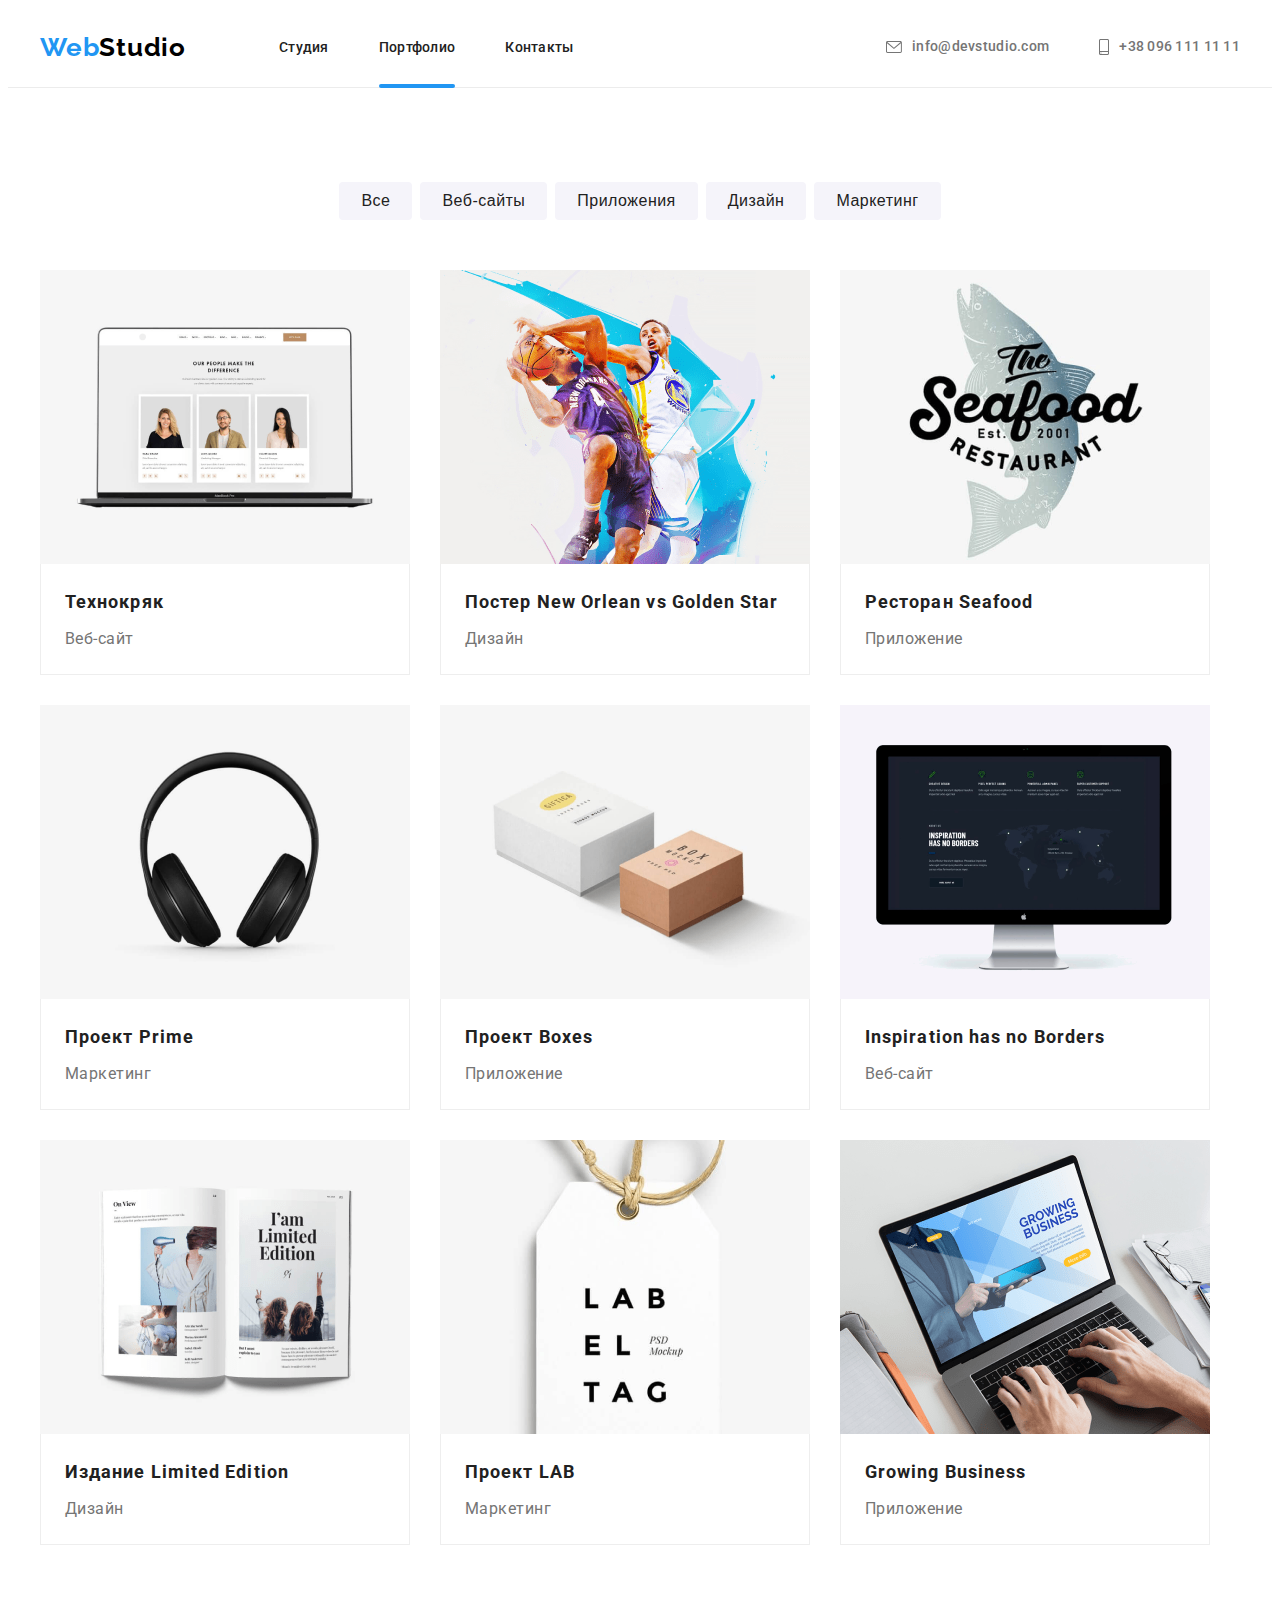
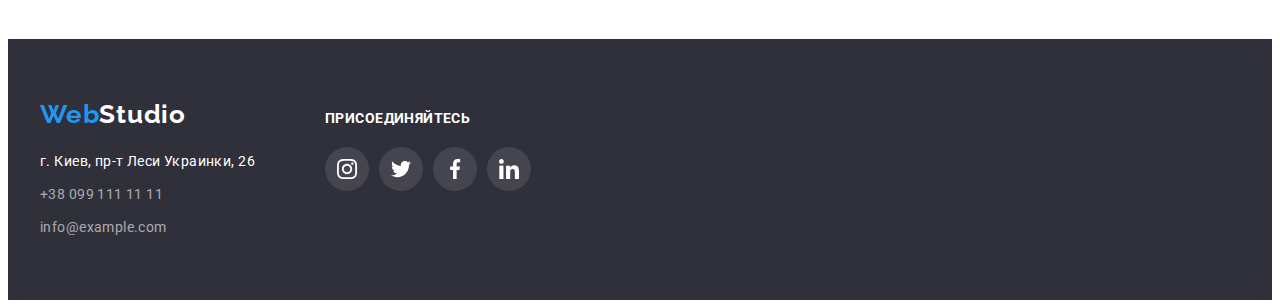
==== portfolio.html @ 1e9f5664 "goit-markup-hw-06" ====
<!DOCTYPE html>
<html lang="ru">
<head>
    <meta charset="UTF-8">
    <meta http-equiv="X-UA-Compatible" content="IE=edge">
    <meta name="viewport" content="width=device-width, initial-scale=1.0">
    <title>Портфолио</title>
    <link rel="preconnect" href="https://fonts.googleapis.com">
    <link rel="preconnect" href="https://fonts.gstatic.com" crossorigin>
    <link href="https://fonts.googleapis.com/css2?family=Raleway:wght@700&family=Roboto:wght@400;500;700;900&display=swap" rel="stylesheet">
    <link rel="stylesheet" href="https://cdnjs.cloudflare.com/ajax/libs/modern-normalize/1.1.0/modern-normalize.min.css" integrity="sha512-wpPYUAdjBVSE4KJnH1VR1HeZfpl1ub8YT/NKx4PuQ5NmX2tKuGu6U/JRp5y+Y8XG2tV+wKQpNHVUX03MfMFn9Q==" crossorigin="anonymous" referrerpolicy="no-referrer" />
    <link rel="stylesheet" href="./css/styles.css">
</head>
<body>
  <header class="page-header">
    <div class="container page-header-container">
        <nav class="page-nav">
            <a class="logo link" href=""><span class="logo-first">Web</span><span class="logo-second">Studio</span> </a>
            <ul class="menu list">
                <li class="menu-item"><a class="menu-link link" href="./index.html">Студия</a></li>
                <li class="menu-item"><a class="menu-link link main-page" href="./portfolio.html">Портфолио</a></li>
                <li class="menu-item"><a class="menu-link link" href="">Контакты</a></li>
            </ul>
        </nav>
        <ul class="contacts list">
          <li class="mail-link"><a class="header-contact link mail" href="mailto:info@devstudio.com"> <svg class="mail_svg"> <use href="./img/icons.svg#icon-envelope"> </use></svg>info@devstudio.com</a></li>
          <li class="phone-link"><a class="header-contact link phone" href="tel:+380961111111"> <svg class="phone_svg"> <use href="./img/icons.svg#icon-smartphone"> </use></svg>+38 096 111 11 11</a></li>
      </ul>   
    </div>   
</header>
<main>
        <!-- OUR WORKS -->
    <section class="section">
      <div class="container">
        <h1 class="hidden-title">Наши работы</h1>
        <ul class="works-list list"> 
            <li class="works-item"><button class="works-links" type="button">Все</button></li>
            <li class="works-item"><button class="works-links" type="button">Веб-сайты</button></li>
            <li class="works-item"><button class="works-links" type="button">Приложения</button></li>
            <li class="works-item"><button class="works-links" type="button">Дизайн</button></li>
            <li class="works-item"><button class="works-links" type="button">Маркетинг</button></li>
        </ul>
        <ul class="list work-pic">
        <li class="work-img">
          <a class="work-img-link link" href="">
            <div class="work-img-wrapper">
              <img src="./img/our-works/techo-min.png" alt="Изображение выполенной работы" width="370" height="294">
              <p class="work-img-descriprion-overlay">Ресурс предлагает комплексные предложения с разным уровнем функционала и сервисов. Все это позволит посетителю получить исчерпывающие сведения о компании или частном лице.</p>
            </div>
            <div class="img-wrap">
              <h2 class="work-name">Технокряк</h2>
              <p class="work-descriptions">Веб-сайт</p>
            </div>
          </a>
        </li>

        <li class="work-img">
          <a href="" class="work-img-link link">
            <div class="work-img-wrapper">
              <img src="./img/our-works/poster-min.png" alt="Изображение выполенной работы" width="370" height="294">
              <p class="work-img-descriprion-overlay">Ресурс предлагает комплексные предложения с разным уровнем функционала и сервисов. Все это позволит посетителю получить исчерпывающие сведения о компании или частном лице.</p>
            </div>
          <div class="img-wrap">
          <h2 class="work-name">Постер <span lang="en">New Orlean vs Golden Star</span></h2>
          <p class="work-descriptions">Дизайн</p>
          </div>  
          </a>
        </li>

        <li class="work-img">
          <a href="" class="work-img-link link">
           <div class="work-img-wrapper">
            <img src="./img/our-works/restoran-min.png" alt="Изображение выполенной работы" width="370" height="294">
            <p class="work-img-descriprion-overlay">Ресурс предлагает комплексные предложения с разным уровнем функционала и сервисов. Все это позволит посетителю получить исчерпывающие сведения о компании или частном лице.</p>
           </div>
          <div class="img-wrap">
          <h2 class="work-name">Ресторан <span lang="en">Seafood</span></h2>
          <p class="work-descriptions">Приложение</p>
          </div>      
          </a>
        </li>

        <li class="work-img">
          <a href="" class="link work-img-link">
          <div class="work-img-wrapper">
            <img src="./img/our-works/prime-project-min.png" alt="Изображение выполенной работы" width="370" height="294">
            <p class="work-img-descriprion-overlay">Ресурс предлагает комплексные предложения с разным уровнем функционала и сервисов. Все это позволит посетителю получить исчерпывающие сведения о компании или частном лице.</p>
          </div>
          <div class="img-wrap">
            <h2 class="work-name">Проект <span lang="en">Prime</span></h2>
            <p class="work-descriptions">Маркетинг</p>
          </div>            
          </a>
        </li>

        <li class="work-img">
          <a href="" class="work-img-link link">
            <div class="work-img-wrapper">
              <img src="./img/our-works/boxes-project-min.png" alt="Изображение выполенной работы" width="370" height="294">
              <p class="work-img-descriprion-overlay">Ресурс предлагает комплексные предложения с разным уровнем функционала и сервисов. Все это позволит посетителю получить исчерпывающие сведения о компании или частном лице.</p>
            </div>
          <div class="img-wrap">
            <h2 class="work-name">Проект <span lang="en">Boxes</span></h2>
            <p class="work-descriptions">Приложение</p>
          </div>  
          </a>
        </li>

        <li class="work-img">
          <a href="" class="work-img-link link">
            <div class="work-img-wrapper">
              <img src="./img/our-works/insipration-min.png" alt="Изображение выполенной работы" width="370" height="294">
              <p class="work-img-descriprion-overlay">Ресурс предлагает комплексные предложения с разным уровнем функционала и сервисов. Все это позволит посетителю получить исчерпывающие сведения о компании или частном лице.</p>
            </div>
          <div class="img-wrap">
            <h2 class="work-name" lang="en">Inspiration has no Borders</h2>
            <p class="work-descriptions">Веб-сайт</p>
          </div>   
          </a>
        </li>

        <li class="work-img">
          <a href="" class="work-img-link link">
            <div class="work-img-wrapper">
              <img src="./img/our-works/limited-edit-min.png" alt="Изображение выполенной работы" width="370" height="294">
              <p class="work-img-descriprion-overlay">Ресурс предлагает комплексные предложения с разным уровнем функционала и сервисов. Все это позволит посетителю получить исчерпывающие сведения о компании или частном лице.</p>
            </div>
          <div class="img-wrap">
            <h2 class="work-name">Издание <span lang="en">Limited Edition</span></h2>
            <p class="work-descriptions">Дизайн</p>
          </div>  
          </a>
        </li>

        <li class="work-img">
          <a href="" class="work-img-link link">
            <div class="work-img-wrapper">
              <img src="./img/our-works/lab-min.png" alt="Изображение выполенной работы" width="370" height="294">
              <p class="work-img-descriprion-overlay">Ресурс предлагает комплексные предложения с разным уровнем функционала и сервисов. Все это позволит посетителю получить исчерпывающие сведения о компании или частном лице.</p>   
            </div>
          <div class="img-wrap">
            <h2 class="work-name">Проект <span lang="en">LAB</span></h2>
            <p class="work-descriptions">Маркетинг</p>
          </div>  
          </a>
        </li>

        <li class="work-img">
          <a href="" class="work-img-link link">
            <div class="work-img-wrapper">
              <img src="./img/our-works/grow-biz-min.png" alt="Изображение выполенной работы" width="370" height="294">
              <p class="work-img-descriprion-overlay">Ресурс предлагает комплексные предложения с разным уровнем функционала и сервисов. Все это позволит посетителю получить исчерпывающие сведения о компании или частном лице.</p>
            </div>
          <div class="img-wrap">
            <h2 class="work-name" lang="en">Growing Business</h2>
            <p class="work-descriptions">Приложение</p>
          </div>  
          </a>
        </li>
       </ul>
      </div>
     </section>
</main>
<footer class="footer">
  <div class="container footer-size"> 
      <div class="footer-left-side"> 
       <a class="link fii" href=""> <span class="logo-first">Web</span><span class="logo-second logo-background-dark">Studio</span> </a>
       <address>
          <ul class="footer-info list">
            <li class="footer-li">
              <a class="footer-address link" href="https://goo.gl/maps/US6K8y8bepEvWujB8" target="_blank"  rel="noopener noreferrer" >г. Киев, пр-т Леси Украинки, 26</a>
            </li>
            <li class="footer-li">
              <a class="footer-contact link" href="tel:+380991111111">+38 099 111 11 11</a>
            </li>
            <li class="footer-li">
              <a class="footer-contact link" href="mailto:info@example.com">info@example.com</a>
            </li>
          </ul>
        </address>
      </div>
      <div class="fotter-right-side">
          <p class="fotter-right-side-p">ПРИСОЕДИНЯЙТЕСЬ</p>
          <ul class="fotter-list list">
              <li class="fotter-social-item"> 
                 <a href="" class="footer-social-list-link">
                 <svg class="fotter-social-list-icon" width="20" height="20" >
                  <use href="./img/icons.svg#icon-instagram"></use></svg> </a></li>
              
              <li class="fotter-social-item">
                  <a href="" class="footer-social-list-link">
                  <svg class="fotter-social-list-icon" width="20" height="20" >
                   <use href="./img/icons.svg#icon-twitter"></use></svg> </a></li></li>

              <li class="fotter-social-item">
                  <a href="" class="footer-social-list-link">
                  <svg class="fotter-social-list-icon" width="20" height="20" >
                   <use href="./img/icons.svg#icon-facebook"></use></svg> </a></li></li>

              <li class="fotter-social-item">
                  <a href="" class="footer-social-list-link">
                  <svg class="fotter-social-list-icon" width="20" height="20" >
                   <use href="./img/icons.svg#icon-linkedin"></use></svg> </a></li></li>
          </ul>
      </div>
  </div>
 
</footer>
</body>
</html>
---- css/styles.css ----
:root {
    --main-font: 'Roboto', sans-serif;
    --secondary-font: 'Raleway', sans-serif;
    --colour-black: #000000;
    --colour-white: #FFFFFF;
    --colour-main: #212121;
    --colour-contacts: #757575;
    --accent-colour:#2196F3;
    --background-colour: #F5F4FA;
}

h1,
h2,
h3,
h4,
h5,
h6,
p {
  margin-top: 0;
  margin-bottom: 0;
}

ul,ol {
  margin-top: 0;
  margin-bottom: 0;
  padding-left: 0;
}

.list {list-style: none;}
.link {text-decoration: none;}

body {font-family: var(--main-font);
    font-size: 14px;
}


.container {
    width: 1200px;
    margin-left: auto;
    margin-right: auto;
    padding-left: 15px;
    padding-right: 15px;
}

img {display: block;
    max-width: 100%; 
    height: auto;}


/* --------------------------- HEADER */

.page-header {
    border-bottom: 1px solid #ECECEC;
}

.page-header-container {
    display: flex;
    align-items: center;
    border-top: none;
    border-left: none;
    border-right: none;
    padding-top: 24px;
    padding-bottom: 24px;
}

.page-nav 
{display: flex;
align-items: center;}

.menu {
display: flex;
}

.menu-item:not(:last-child) {
    margin-right: 50px;
}
.menu-item {
    position: relative;
}
.contacts {
 display: flex;  margin-left: auto; }

.mail-link {margin-right:50px;}


.logo {
   margin-right: 93px;
}
.logo-first {
font-family: var(--secondary-font);
font-weight: 700;
font-size: 26px;
line-height: 1.19;
letter-spacing: 0.03em;
color:var(--accent-colour);
}

.logo-second {
font-family: var(--secondary-font);
font-weight: 700;
font-size: 26px;
line-height: 1.19;
letter-spacing: 0.03em;
color: var(--colour-black);
}

.menu-link {
font-weight: 500;
line-height: 1.14;
letter-spacing: 0.02em;
color: var(--colour-main);
transition: color 250ms cubic-bezier(0.4, 0, 0.2, 1);
}

.main-page::after {
    position: absolute;
    display: block;
    content:"";
    width: 100%;
    height: 4px;
    background: #2196F3;
    border-radius: 2px;
    left: 0;
    bottom: -32px;
}

.menu-link:hover,
.menu-link:focus {color:var(--accent-colour);}


.header-contact {
font-weight: 500;
line-height: 1.14;
letter-spacing: 0.02em;
color: var(--colour-contacts);
display: flex;
justify-content: center;
align-items: center;
fill: var(--colour-contacts);
transition: color 250ms cubic-bezier(0.4, 0, 0.2, 1), fill 250ms cubic-bezier(0.4, 0, 0.2, 1);
}

.phone_svg {
    width: 10px;
    height: 16px;
    margin-right: 10px;
}

.mail_svg {
    width: 16px;
    height: 12px;
    margin-right: 10px;
}

.header-contact:hover,
.header-contact:focus {
    fill: var(--accent-colour);
    color:var(--accent-colour);}

/* --------------------------- /HEADER */

/* --------------------------- HERO  */
.hero {
    background-color:  #C4C4C4;
    background-image: linear-gradient(rgba(47, 48, 58, 0.4), rgba(47, 48, 58, 0.4)), url(../img/hero_bg/bg-min.jpg);
    background-size: cover;
    padding-top: 200px;
    padding-bottom: 200px;
    background-position: center;
    background-repeat: no-repeat;
    max-width: 1600px;
    margin-left: auto;
    margin-right: auto;
}
 
.hero-container {
    text-align: center;
    justify-content: center
}
.hero-title {
font-weight: 900;
font-size: 44px;
line-height: 1.36;
letter-spacing: 0.06em;
text-transform: uppercase;
color: var(--colour-white);
margin-bottom: 30px;
width: 696px;
margin-left: auto;
margin-right: auto;
}

.modal-btn {
min-width: 200px;
padding: 10px 32px;
background-color:var(--accent-colour);
color:var(--colour-white);
font-weight: 700;
font-size: 16px;
line-height: 1.88;
letter-spacing: 0.06em;
cursor: pointer;
box-shadow: 0px 4px 4px rgba(0, 0, 0, 0.15);
border-radius: 4px;
border-width: 0px;
}
/* --------------------------- /HERO */

/* --------------------------- ADVANTAGES  */

.advantages-list { 
display: flex;
flex-wrap: wrap;
margin-left: -30px;
margin-top: -30px;

}

.advantages-card {
    flex-basis: calc((100% - 120px) / 4);
    margin-left: 30px;
    margin-top: 30px;
}

.hidden-title  {  
position: absolute; 
width: 1px; 
height: 1px; 
margin: -1px; 
border: 0; 
padding: 0; 
white-space: nowrap; 
clip-path: inset(100%); 
clip: rect(0 0 0 0); 
overflow: hidden; 
}

.advantages-title {
font-weight: 700;
font-size: 14px;
line-height: 16px;
letter-spacing: 0.03em;
text-transform: uppercase;
color: var(--colour-main);
margin-bottom: 10px;
}

.advantages-descriptions {
line-height: 1.71;
letter-spacing: 0.03em;
color: var(--colour-contacts);
}


.advantages-icon-item 
{display: flex; 
justify-content: center;
align-items: center;
width: 270px;
height: 120px;
background: #F5F4FA;
border-radius: 4px;
margin-bottom: 30px;}

/* --------------------------- /ADVANTAGES  */

/* --------------------------- ABOUT US  */
.about-us {
    padding-top: 0px;
    padding-bottom: 94px;
}

.about-us-list {
     display: flex;
    flex-wrap: wrap;
margin-left: -30px;
margin-top: -30px;
}

.about-us-card {
    flex-basis: calc((100% - 90px) / 3);
    margin-left: 30px;
    margin-top: 30px;
}
.about-us-img-wrapper {
    position: relative;
}

.about-us-item-overlay {
position: absolute;
bottom: 0px;
left: 0px;
width: 100%;
height: 70px;
display: flex;
justify-content: center;
align-items: center;
font-weight: 700;
font-size: 14px;
line-height: 1.14;
text-align: center;
letter-spacing: 0.03em;
text-transform: uppercase;
color: #FFFFFF;
background: rgba(47, 48, 58, 0.8);
}

/* --------------------------- /ABOUT US  */

/* --------------------------- OUR TEAM  */
.our-team-list {
    display: flex;
    flex-wrap: wrap;
margin-left: -30px;
margin-top: -30px;
}

.our-team {
    background-color: var(--background-colour);
}

.our-team-item-li {
    background-color: var(--colour-white);
    flex-basis: calc((100% - 120px) / 4);
    margin-left: 30px;
    margin-top: 30px;
    box-shadow: 0px 1px 3px rgba(0, 0, 0, 0.12), 0px 1px 1px rgba(0, 0, 0, 0.14), 0px 2px 1px rgba(0, 0, 0, 0.2);
border-radius: 0px 0px 4px 4px;
}

.our-team-member-name {
font-weight: 500;
font-size: 16px;
line-height: 1.19;
text-align: center;
letter-spacing: 0.03em;
color:var(--colour-main);
margin-bottom: 10px;
}

.our-team-member-position {
font-size: 16px;
line-height: 1.19;
text-align: center;
letter-spacing: 0.03em;
color:var(--colour-contacts);
margin-bottom: 16px;}

.team-employees-wrap {
    padding-top: 30px;
    padding-bottom: 30px;
}

.social-list {
    display: flex;
    justify-content: center;
}

.social-list-link {
    display: flex;
    justify-content: center;
    align-items: center;
    width: 44px;
    height: 44px;
    border-radius: 50%;
    background-color: transparent;
    transition: background-color 250ms cubic-bezier(0.4, 0, 0.2, 1);
}

.social-list-link:hover,
.social-list-link:focus {
    background-color: var(--accent-colour);
}

.social-list-link:hover .social-list-icon,
.social-list-link:focus .social-list-icon {
    fill: #FFFFFF;
}

.social-list-icon {fill:#AFB1B8;
transition:fill 250ms cubic-bezier(0.4, 0, 0.2, 1);

}

.social-list-item:not(:last-child) {
    margin-right: 10px;
}

/* --------------------------- /OUR TEAM  */

/* --------------------------- REGULAR CLIENT */

.regular-client-list {
display: flex;
}

.regular-client-item:not(:last-child) {
    margin-right: 30px;
}

.regular-client-link {
border: 1px solid #AFB1B8;
border-radius: 4px;
width: 170px;
height: 92px;
display: flex;
justify-content: center;
align-items: center;
transition: border-color 250ms cubic-bezier(0.4, 0, 0.2, 1);
}

.regular-client-icon {
fill:#AFB1B8;
transition: fill 250ms cubic-bezier(0.4, 0, 0.2, 1);
}

.regular-client-link:hover .regular-client-icon,
.regular-client-link:focus .regular-client-icon {
    fill: var(--accent-colour);
}

.regular-client-link:hover,
.regular-client-link:focus {
    border-color:var(--accent-colour);
}
/* --------------------------- /REGULAR CLIENT */


/* -------------------- FILTER BTNS  */

.works-list {
display: flex;
margin-bottom: 50px;
justify-content: center
}

.works-item:not(:last-child) {
    margin-right: 8px;}

.works-links { 
font-weight: 500;
font-size: 16px;
line-height: 1.62;
text-align: center;
letter-spacing: 0.03em;
color:var(--colour-main);
background: #F5F4FA;
border-radius: 4px;   
border: 0px;
padding: 6px 22px;
transition: background 250ms cubic-bezier(0.4, 0, 0.2, 1), 
color 250ms cubic-bezier(0.4, 0, 0.2, 1), 
box-shadow 250ms cubic-bezier(0.4, 0, 0.2, 1), 
border-radius 250ms cubic-bezier(0.4, 0, 0.2, 1);
}

.works-item {
font-weight: 500;
font-size: 16px;
line-height: 1.62;
text-align: center;
letter-spacing: 0.03em;
border-radius: 4px;
}

.works-links:hover, 
.works-links:focus 
{background:var(--accent-colour);
color: white;
cursor:pointer;
box-shadow: 0px 3px 1px rgba(0, 0, 0, 0.1), 0px 1px 2px rgba(0, 0, 0, 0.08), 0px 2px 2px rgba(0, 0, 0, 0.12);
border-radius: 4px;
}

/* -------------------- /FILTER BTNS */

/* -------------------- PORTFOLIO WORKS */

.work-img-wrapper {
    position: relative;
    overflow: hidden;

}

.work-img-descriprion-overlay {
    position: absolute;
    top: 0;
    left: 0;
    width: 100%;
    height: 100%;
    background: rgba(33, 150, 243, 0.9);
    font-weight: 400;
    font-size: 18px;
    line-height: 1.56;
    letter-spacing: 0.03em;
    color: #FFFFFF;
    padding: 63px 24px;
    overflow: auto;

    transform: translateY(100%);
    transition: transform 250ms cubic-bezier(0.4, 0, 0.2, 1);
}

.work-img-link:hover .work-img-descriprion-overlay, 
.work-img-link:focus .work-img-descriprion-overlay {
    transform: translateY(0%);
}

.work-pic {
    display: flex;
    flex-wrap: wrap;
    margin-left: -30px;
    margin-top: -30px;
}

.work-img {
    flex-basis: calc((100% - 90 px) / 3 );
    width: 370px;
    margin-left: 30px;
    margin-top: 30px;
}

.work-img-link {
    display: block;
    transition: box-shadow 250ms cubic-bezier(0.4, 0, 0.2, 1);
}

.work-img-link:hover,
.work-img-link:focus {
    box-shadow: 0px 1px 1px rgba(0, 0, 0, 0.12), 0px 4px 4px rgba(0, 0, 0, 0.06), 1px 4px 6px rgba(0, 0, 0, 0.16);
}

.work-name {
color: var(--colour-main);
font-weight: 700;
font-size: 18px;
line-height: 2;
letter-spacing: 0.06em;
margin-bottom: 4px;}

.work-descriptions {
font-size: 16px;
line-height: 1.88;
letter-spacing: 0.03em;
color: var(--colour-contacts);}

.img-wrap { 
    padding: 20px 24px;
    background: #FFFFFF;
    border: 1px solid #EEEEEE;
    border-top: none;
   }

/* -------------------- /PORTFOLIO WORKS*/

/* --------------------------- FOOTER  */

.footer {background-color: #2F303A;
    padding-top: 60px;
    padding-bottom: 60px;
}

.footer-address {
font-style: normal;
line-height: 1.71;
letter-spacing: 0.03em;
color: var(--colour-white);
}

.footer-li:not(:last-child) {margin-bottom: 9px;}

.footer-contact {
line-height: 1.71;
font-style: normal;
letter-spacing: 0.03em;
color: rgba(255, 255, 255, 0.6);
}

.footer-info {margin-top: 20px;}

.footer-size {
    display: flex;
    align-items: baseline;
}
.footer-left-side {margin-right: 70px;
    }

.fotter-right-side {
    
   }
.fotter-list {display: flex;
    justify-content: center;}

.fotter-social-item:not(:last-child) 
{margin-right: 10px;}


.footer-social-list-link {display: flex;
    justify-content: center;
    align-items: center;
    width: 44px;
    height: 44px;
    border-radius: 50%;
    background-color: rgba(255, 255, 255, 0.1);
    transition: background-color 250ms cubic-bezier(0.4, 0, 0.2, 1);
     } 
.footer-social-list-link:hover,
.footer-social-list-link:focus {
    background-color: var(--accent-colour);
}

.fotter-social-list-icon {
    fill: #FFFFFF;
    }
     
.fotter-right-side-p {
font-weight: 700;
font-size: 14px;
line-height: 1.14;
letter-spacing: 0.03em;
text-transform: uppercase;
color: #FFFFFF;
margin-bottom: 20px;
}

/* --------------------------- /FOOTER  */

/* --------------------------- COMPONENTS  */
.section {
    padding-top: 94px;
    padding-bottom: 94px;
}

.section-descriprion {
font-weight: 700;
font-size: 36px;
line-height: 1.17;
text-align: center;
letter-spacing: 0.03em;
color: #212121; 
margin-bottom: 50px;
}
    
.logo-background-dark {color: var(--colour-white);}
.logo-background-white {color:var(--colour-black);}
    
/* --------------------------- /COMPONENTS  */

/* --------------------------- BACKDROP  */
.backdrop {
    position: fixed;
    top: 0;
    left: 0;
    width: 100%;
    height: 100%;
    background: rgba(0, 0, 0, 0.2);

    opacity: 1;
    transition: opacity 250ms cubic-bezier(0.4, 0, 0.2, 1), visibility 250ms cubic-bezier(0.4, 0, 0.2, 1); }

.backdrop.is-hidden {
    opacity: 0;
    visibility: hidden;
    pointer-events: none;
}

.backdrop.is-hidden .modal {
    transform: translate(-50%, -50%) scale(1.1);
    opacity: 0;
}

.modal {
    position: absolute;
    top: 50%;
    left: 50%;

    width: 528px;
    height: 581px;
    background: white;
    transform: translate(-50%, -50%) scale(1);
    opacity: 1;
    transition: transform 250ms cubic-bezier(0.4, 0, 0.2, 1), opacity 250ms cubic-bezier(0.4, 0, 0.2, 1);
}

.modal-close-button { 
    position: absolute;
    top: 8px;
    right: 8px;
    display: flex;
    justify-content: center;
    align-items: center;
    width: 30px;
    height: 30px;
    border-radius: 50%;
    background-color: transparent;
    padding: 0;
    border: 1px solid rgba(0, 0, 0, 0.1);
    cursor: pointer;
}
/* --------------------------- /BACKDROP  */
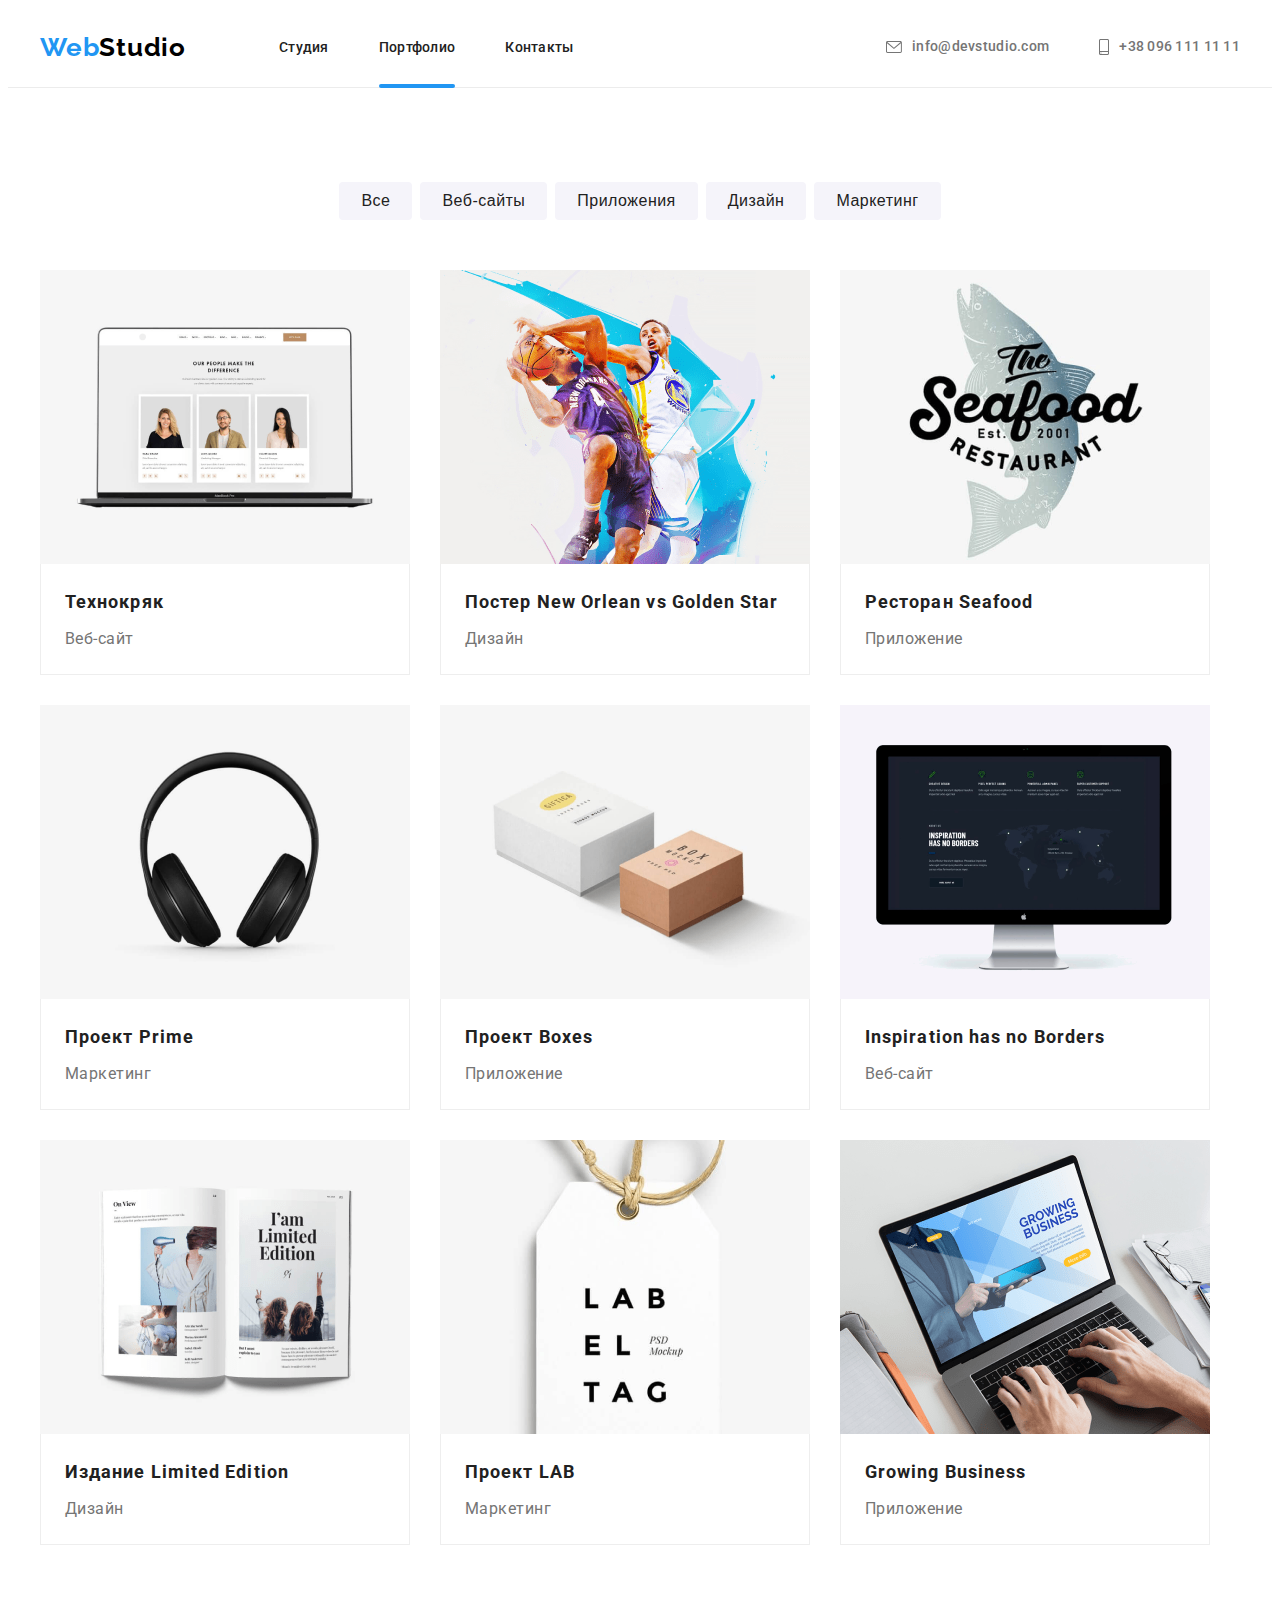
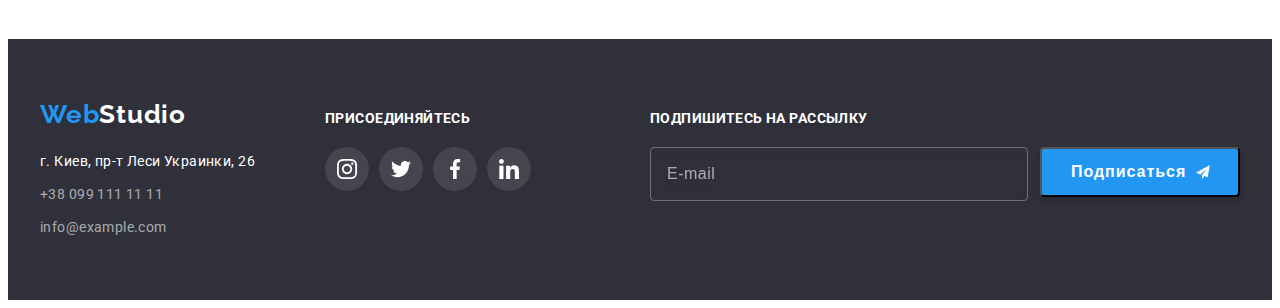
==== commit 8ccbccd8: "Correction" ====
--- a/portfolio.html
+++ b/portfolio.html
@@ -203,8 +203,17 @@
                    <use href="./img/icons.svg#icon-linkedin"></use></svg> </a></li></li>
           </ul>
       </div>
+      <div class="footer-subscribe">
+          <span class="subscribe-form-title">ПОДПИШИТЕСЬ НА РАССЫЛКУ</span>
+          <form class="subscribe-form">
+              <input class="subscribe-mail-form" type="email" name="user-mail" placeholder="E-mail" required>
+              <button class="subscribe-form-btn" type="submit"> 
+              <span class="btn-title">Подписаться</span>
+              <svg class="subscribe-form-icon" width="24" height="24"><use href="./img/icons.svg#icon-subscribe-icon"></use> </svg>
+              </button>
+          </form>
+      </div>    
   </div>
- 
 </footer>
 </body>
 </html>--- a/css/styles.css
+++ b/css/styles.css
@@ -580,14 +580,11 @@
 
 .footer-size {
     display: flex;
-    align-items: baseline;
-}
+    align-items: baseline;}
+
 .footer-left-side {margin-right: 70px;
     }
 
-.fotter-right-side {
-    
-   }
 .fotter-list {display: flex;
     justify-content: center;}
 
@@ -623,6 +620,68 @@
 margin-bottom: 20px;
 }
 
+.subscribe-form {
+    display: flex;
+}
+
+.subscribe-form-title {
+display: block;
+font-weight: 700;
+font-size: 14px;
+line-height: 1.14;
+letter-spacing: 0.03em;
+text-transform: uppercase;
+color: #FFFFFF;
+margin-bottom: 20px;
+}
+
+.subscribe-mail-form {
+    width: 358px;
+    height: 50px;
+    background-color: transparent;
+    border: 1px solid rgba(255, 255, 255, 0.3);
+    filter: drop-shadow(0px 4px 4px rgba(0, 0, 0, 0.15));
+    border-radius: 4px;
+    padding-left: 16px;
+    color: #FFFFFF;
+    margin-right: 12px;
+}
+
+.subscribe-mail-form::placeholder {
+font-weight: 400;
+font-size: 16px;
+line-height: 1.25;
+letter-spacing: 0.03em;
+color: rgba(255, 255, 255, 0.6);
+}
+
+.subscribe-form-btn {
+    display: flex;
+    justify-content: center;
+    align-items: center;
+width: 200px;
+height: 50px;
+background: #2196F3;
+box-shadow: 0px 4px 4px rgba(0, 0, 0, 0.15);
+border-radius: 4px;
+font-weight: 700;
+font-size: 16px;
+line-height: 1.88;
+letter-spacing: 0.06em;
+color: #FFFFFF;
+cursor: pointer;
+padding-right: 28px;
+padding-left: 29px;
+}
+
+.btn-title {
+    margin-right: 10px;
+}
+
+.footer-subscribe {
+    margin-left: auto;
+}
+
 /* --------------------------- /FOOTER  */
 
 /* --------------------------- COMPONENTS  */
@@ -673,13 +732,13 @@
     position: absolute;
     top: 50%;
     left: 50%;
-
     width: 528px;
     height: 581px;
     background: white;
     transform: translate(-50%, -50%) scale(1);
     opacity: 1;
     transition: transform 250ms cubic-bezier(0.4, 0, 0.2, 1), opacity 250ms cubic-bezier(0.4, 0, 0.2, 1);
+    padding: 40px;
 }
 
 .modal-close-button { 
@@ -697,4 +756,153 @@
     border: 1px solid rgba(0, 0, 0, 0.1);
     cursor: pointer;
 }
+
+
+.modal-close-button-icon {
+    transition: fill 250ms cubic-bezier(0.4, 0, 0.2, 1);
+}
+ 
+.modal-close-button-icon:hover {
+    fill: #2196F3;
+}
+
+.modal-title {
+font-weight: 700;
+font-size: 20px;
+line-height: 1.15;
+text-align: center;
+letter-spacing: 0.03em;
+color: #212121;
+margin-bottom: 12px;
+}
+
+.contact-form-input-wrapper {
+    position: relative;
+}
+
+
+.contact-form-icon {
+    position: absolute;
+    top: 50%;
+    left: 15px;
+    transform: translateY(-50%);
+    transition: fill 250ms cubic-bezier(0.4, 0, 0.2, 1);
+}
+
+.contact-form-input:focus + .contact-form-icon {
+    fill: #2196F3;
+    cursor: pointer;
+}
+
+.contact-form {
+    display: flex;
+    flex-direction: column;
+}
+
+.contact-form-input {
+border: 1px solid rgba(33, 33, 33, 0.2);
+border-radius: 4px;
+width: 100%;
+height: 40px;
+padding-left: 42px;
+transition: border-color 250ms cubic-bezier(0.4, 0, 0.2, 1);
+}
+
+.contact-form-input:focus {
+    border-color: #2196F3;
+    outline: none;
+}
+
+
+.contact-form-field-key {
+display: block;
+font-weight: 400;
+font-size: 12px;
+line-height: 1.16;
+letter-spacing: 0.01em;
+color: #757575;
+margin-bottom: 4px;;
+}
+
+.contact-form-field {
+    display: block;
+    padding-bottom: 10px;
+}
+
+.contact-form-comment {border: 1px solid rgba(33, 33, 33, 0.2);
+border-radius: 4px;
+width: 100%;
+height: 120px;
+resize: none;
+padding: 12px 16px;
+margin-bottom: 20px;
+transition: border-color 250ms cubic-bezier(0.4, 0, 0.2, 1);
+}
+
+.contact-form-comment:focus {
+    border-color: #2196F3;
+    outline: none;}
+
+.contact-form-comment::placeholder {
+    font-size: 14px;
+    line-height: 1.14;
+    letter-spacing: 0.01em;
+    color: rgba(117, 117, 117, 0.5);
+}
+
+
+.contact-form-btn {
+    min-width: 200px;
+    padding: 10px 32px;
+    background: #188CE8;;
+    color:var(--colour-white);
+    font-weight: 700;
+    font-size: 16px;
+    line-height: 1.88;
+    letter-spacing: 0.06em;
+    cursor: pointer;
+    box-shadow: 0px 4px 4px rgba(0, 0, 0, 0.15);
+    border-radius: 4px;
+    border-width: 0px;
+    margin-right: auto;
+    margin-left: auto;
+   }
+
+
+.contact-form-checkbox-label {
+display: flex;
+align-items: center;
+font-weight: 400;
+font-size: 14px;
+line-height: 1.71;
+letter-spacing: 0.03em;
+color: #757575;
+margin-bottom: 30px;
+}
+
+.contact-form-checkbox-label::before {
+display: block;
+content: '';
+width: 16px;
+height: 15px;
+border-radius: 2px;
+border: 1px solid #212121;;
+cursor: pointer;
+margin-right: 10px;
+}
+
+.checkbox-policy:checked + .contact-form-checkbox-label::before {
+background-image: url(/img/policy-icon/icon-check.svg);
+background-position: center;
+background-repeat: no-repeat}
+
+.checkbox-policy:focus + .contact-form-checkbox-label::before {
+outline: 1px solid #555;
+}
+
+.contract-terms {
+color: #2196F3;
+outline-color: #2196F3;
+}
+
 /* --------------------------- /BACKDROP  */